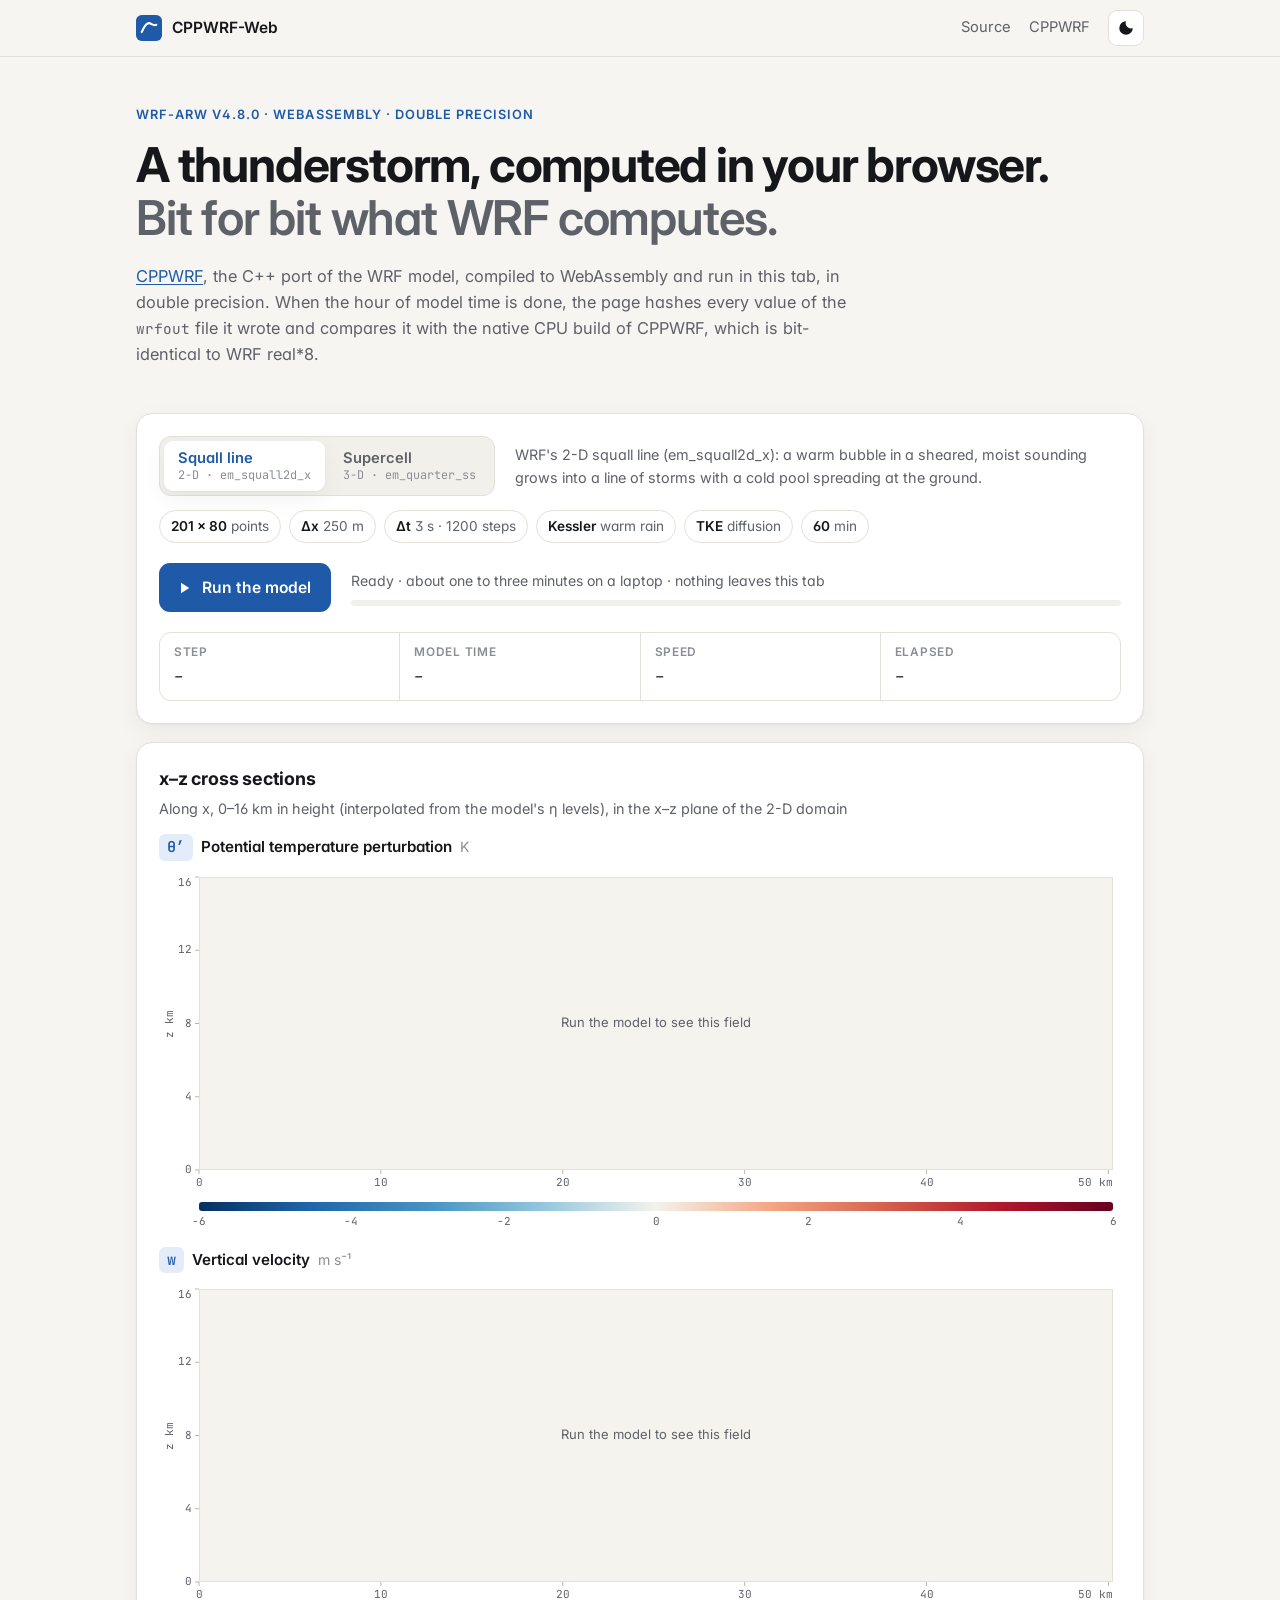
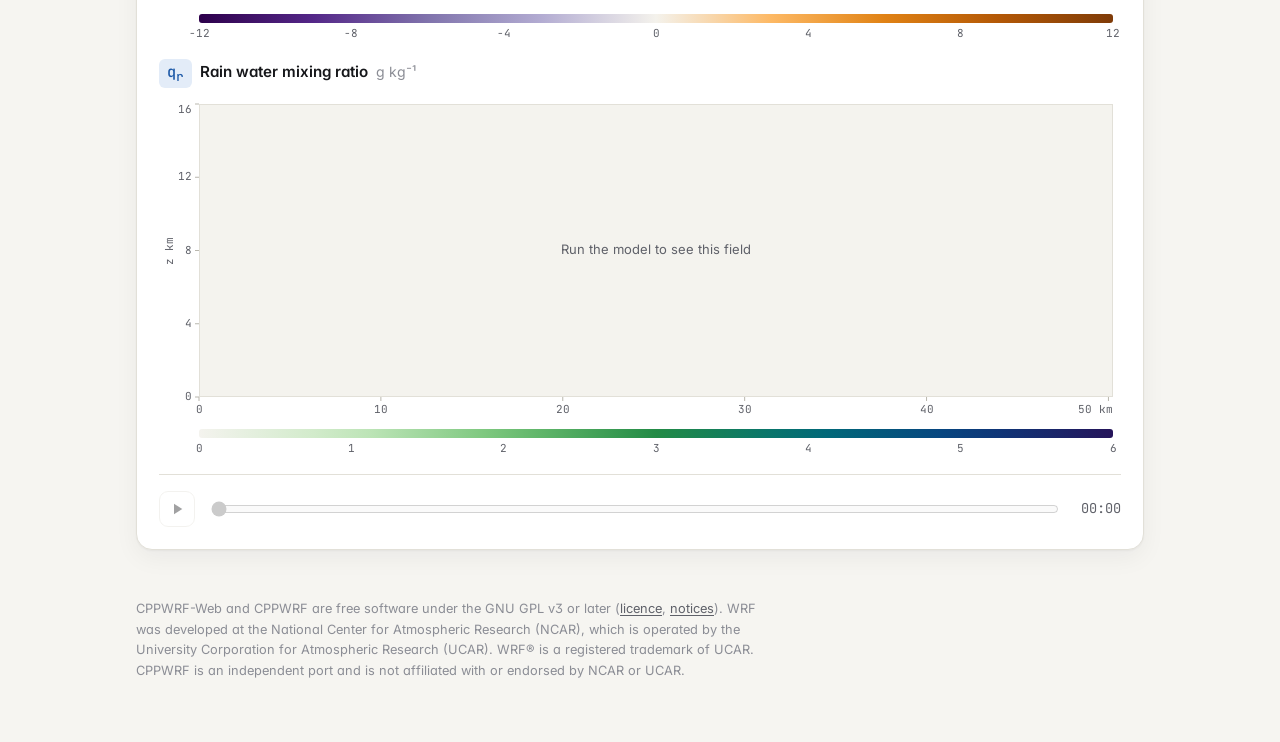
==== web/index.html @ 125c86e0 "WEB1: WRF-ARW in the browser through WebAssembly, bit-identical CPPWRF v1.0.0 (submodule, unmodified" ====
<!doctype html>
<!-- SPDX-License-Identifier: GPL-3.0-or-later -->
<html lang="en">
<head>
<meta charset="utf-8">
<meta name="viewport" content="width=device-width, initial-scale=1">
<title>CPPWRF-Web</title>
<meta name="description" content="WRF-ARW v4.8.0 (CPPWRF) running in the browser through WebAssembly, bit-identical to WRF real*8.">
<link rel="preconnect" href="https://fonts.googleapis.com">
<link rel="preconnect" href="https://fonts.gstatic.com" crossorigin>
<link rel="stylesheet" href="https://fonts.googleapis.com/css2?family=Inter:wght@400;500;600;700&family=JetBrains+Mono:wght@400;500&display=swap">
<link rel="stylesheet" href="style.css">
<link rel="icon" href="data:image/svg+xml,%3Csvg xmlns='http://www.w3.org/2000/svg' viewBox='0 0 32 32'%3E%3Crect width='32' height='32' rx='7' fill='%231e5aa8'/%3E%3Cpath d='M7 21c3-7 6-11 9-11s5 4 9 2' stroke='white' stroke-width='2.6' fill='none' stroke-linecap='round'/%3E%3C/svg%3E">
</head>
<body>
<div class="topbar">
  <div class="wrap topbar-inner">
    <a class="brand" href="./">
      <svg viewBox="0 0 32 32" aria-hidden="true"><rect width="32" height="32" rx="7"/><path d="M7 21c3-7 6-11 9-11s5 4 9 2"/></svg>
      CPPWRF-Web
    </a>
    <nav>
      <a href="https://github.com/Xassemblianist/CPPWRF-WEB">Source</a>
      <a href="https://github.com/Xassemblianist/CPPWRF">CPPWRF</a>
      <button id="theme" type="button" class="icon-btn" aria-label="Switch colour theme" title="Switch colour theme">
        <svg viewBox="0 0 24 24" aria-hidden="true"><path d="M12 3a9 9 0 1 0 9 9 7 7 0 0 1-9-9z"/></svg>
      </button>
    </nav>
  </div>
</div>

<main class="wrap">
  <header class="hero">
    <p class="eyebrow">WRF-ARW v4.8.0 · WebAssembly · double precision</p>
    <h1>A thunderstorm, computed in your browser.<br><span>Bit for bit what WRF computes.</span></h1>
    <p class="lede"><a href="https://github.com/Xassemblianist/CPPWRF">CPPWRF</a>, the C++ port of the WRF model,
      compiled to WebAssembly and run in this tab, in double precision. When the hour of model time is done, the
      page hashes every value of the <code>wrfout</code> file it wrote and compares it with the native CPU build of
      CPPWRF, which is bit-identical to WRF real*8.</p>
  </header>

  <section class="card run" aria-label="Run">
    <div class="case-row">
      <div class="segmented" role="group" aria-label="Case">
        <button type="button" data-case="em_squall2d_x" aria-pressed="true"><b>Squall line</b><span>2-D · em_squall2d_x</span></button>
        <button type="button" data-case="em_quarter_ss" aria-pressed="false"><b>Supercell</b><span>3-D · em_quarter_ss</span></button>
      </div>
      <p class="case-about" id="case-about"></p>
    </div>
    <ul class="chips" id="chips" aria-label="Case set-up"></ul>
    <div class="run-row">
      <button id="run" type="button" class="primary">
        <svg viewBox="0 0 24 24" aria-hidden="true"><path d="M8 5v14l11-7z"/></svg>
        <span>Run the model</span>
      </button>
      <div class="progress">
        <div class="progress-top">
          <span id="status">Ready</span>
          <span id="pct" class="mono"></span>
        </div>
        <div class="bar"><div id="bar-fill"></div></div>
      </div>
    </div>
    <dl class="live" id="live">
      <div><dt>Step</dt><dd class="mono" id="l-step">–</dd></div>
      <div><dt>Model time</dt><dd class="mono" id="l-time">–</dd></div>
      <div><dt>Speed</dt><dd class="mono" id="l-speed">–</dd></div>
      <div><dt>Elapsed</dt><dd class="mono" id="l-el">–</dd></div>
    </dl>
  </section>

  <section class="card viewer" aria-label="Fields">
    <div class="viewer-head">
      <h2>x–z cross sections</h2>
      <p class="sub">Along x, 0–16 km in height (interpolated from the model's η levels), in <span id="where"></span></p>
    </div>
    <div id="panels"></div>
    <div class="timeline">
      <button id="play" type="button" class="icon-btn" aria-label="Play" disabled>
        <svg viewBox="0 0 24 24" aria-hidden="true"><path id="play-icon" d="M8 5v14l11-7z"/></svg>
      </button>
      <input id="scrub" type="range" min="0" max="0" value="0" step="1" disabled aria-label="Model time">
      <span id="scrub-label" class="mono">00:00</span>
    </div>
  </section>

  <section class="card verify" id="verify" aria-label="Check" hidden>
    <div class="verify-head">
      <div class="seal" id="seal" aria-hidden="true">
        <svg viewBox="0 0 24 24"><path id="seal-icon" d="M5 12.5l4.5 4.5L19 7.5"/></svg>
      </div>
      <div>
        <h2 id="verdict"></h2>
        <p class="sub" id="verdict-sub"></p>
      </div>
    </div>
    <div class="vargrid" id="vargrid" role="list" aria-label="Variables"></div>
    <p class="legend"><span class="sw ok"></span>every output time equal <span class="sw bad"></span>a time differs
      · hover a cell for the variable</p>
    <div class="tiles" id="tiles"></div>
    <div class="verify-foot">
      <a id="download" class="primary" download>
        <svg viewBox="0 0 24 24" aria-hidden="true"><path d="M12 4v11m0 0l-4.5-4.5M12 15l4.5-4.5M5 19h14"/></svg>
        <span>Download wrfout</span>
      </a>
      <details>
        <summary>How the check works</summary>
        <p>For each of the file's variables and each of its output times, the page takes the SHA-256 of the values as
          stored in the NetCDF file and compares it with <code>expected/&lt;case&gt;.json</code>.
          That file was written once from the native build: <span id="label"></span>. The whole file is compared as
          well; the wasm build writes it with the same CPPWRF writer and the same NetCDF-C version.</p>
        <p>Bit identity in the browser rests on three things: no fused multiply-add contraction and no fast-math in
          the wasm, CPPWRF's own port of glibc's libm and libmvec instead of Emscripten's math library, and the same
          order of operations as WRF, statement by statement.</p>
      </details>
    </div>
  </section>

  <footer>
    <p>CPPWRF-Web and CPPWRF are free software under the GNU GPL v3 or later (<a href="LICENSE">licence</a>,
      <a href="NOTICE.md">notices</a>). WRF was developed at the National Center for Atmospheric Research (NCAR),
      which is operated by the University Corporation for Atmospheric Research (UCAR). WRF® is a registered
      trademark of UCAR. CPPWRF is an independent port and is not affiliated with or endorsed by NCAR or UCAR.</p>
  </footer>
</main>
<script type="module" src="app.js"></script>
</body>
</html>
---- web/style.css ----
/* SPDX-License-Identifier: GPL-3.0-or-later */
:root {
  --bg: #f6f5f1; --surface: #ffffff; --surface-2: #f1f0eb; --fg: #16171a; --muted: #5f6169; --faint: #8b8d95;
  --line: #e2e0d8; --grid: #b9b7ae; --accent: #1e5aa8; --accent-fg: #ffffff; --accent-soft: #e3ecf8;
  --ok: #157a43; --ok-soft: #dff1e6; --bad: #b42318; --bad-soft: #fbe4e1;
  --plot-mid: #f4f3ee; --stamp-bg: rgba(22, 23, 26, 0.78); --stamp-fg: #ffffff;
  --shadow: 0 1px 2px rgba(20, 20, 30, 0.04), 0 8px 24px rgba(20, 20, 30, 0.05);
  color-scheme: light;
}
@media (prefers-color-scheme: dark) {
  :root:not([data-theme="light"]) {
    --bg: #0f1113; --surface: #171a1d; --surface-2: #1d2024; --fg: #eceef1; --muted: #a1a5ad; --faint: #6f747d;
    --line: #2a2e33; --grid: #4a4f57; --accent: #79aef0; --accent-fg: #0b1626; --accent-soft: #19283b;
    --ok: #5fd08e; --ok-soft: #14301f; --bad: #ff8b80; --bad-soft: #3a1a17;
    --plot-mid: #23272c; --stamp-bg: rgba(236, 238, 241, 0.9); --stamp-fg: #0f1113;
    --shadow: 0 1px 2px rgba(0, 0, 0, 0.3), 0 8px 24px rgba(0, 0, 0, 0.25);
    color-scheme: dark;
  }
}
:root[data-theme="dark"] {
  --bg: #0f1113; --surface: #171a1d; --surface-2: #1d2024; --fg: #eceef1; --muted: #a1a5ad; --faint: #6f747d;
  --line: #2a2e33; --grid: #4a4f57; --accent: #79aef0; --accent-fg: #0b1626; --accent-soft: #19283b;
  --ok: #5fd08e; --ok-soft: #14301f; --bad: #ff8b80; --bad-soft: #3a1a17;
  --plot-mid: #23272c; --stamp-bg: rgba(236, 238, 241, 0.9); --stamp-fg: #0f1113;
  --shadow: 0 1px 2px rgba(0, 0, 0, 0.3), 0 8px 24px rgba(0, 0, 0, 0.25);
  color-scheme: dark;
}

* { box-sizing: border-box; }
html { -webkit-text-size-adjust: 100%; }
body { margin: 0; background: var(--bg); color: var(--fg);
       font: 15.5px/1.6 Inter, system-ui, -apple-system, "Segoe UI", sans-serif; font-feature-settings: "cv11", "ss01"; }
.wrap { max-width: 1040px; margin: 0 auto; padding: 0 16px; }
a { color: var(--accent); text-decoration-thickness: 1px; text-underline-offset: 2px; }
code, .mono { font-family: "JetBrains Mono", ui-monospace, SFMono-Regular, Menlo, monospace; font-size: 0.88em; }
.mono { font-variant-numeric: tabular-nums; }
svg { display: block; }

/* top bar */
.topbar { border-bottom: 1px solid var(--line); background: color-mix(in srgb, var(--bg) 85%, transparent);
          backdrop-filter: blur(8px); position: sticky; top: 0; z-index: 5; }
.topbar-inner { display: flex; align-items: center; justify-content: space-between; height: 56px; }
.brand { display: flex; align-items: center; gap: 10px; font-weight: 600; color: var(--fg); text-decoration: none; }
.brand svg { width: 26px; height: 26px; }
.brand rect { fill: var(--accent); }
.brand path { stroke: var(--accent-fg); stroke-width: 2.6; fill: none; stroke-linecap: round; }
nav { display: flex; align-items: center; gap: 18px; font-size: 0.92rem; }
nav a { color: var(--muted); text-decoration: none; }
nav a:hover { color: var(--fg); }
.icon-btn { width: 36px; height: 36px; border-radius: 9px; border: 1px solid var(--line); background: var(--surface);
            color: var(--fg); display: grid; place-items: center; cursor: pointer; padding: 0; flex: none; }
.icon-btn svg { width: 18px; height: 18px; fill: currentColor; }
.icon-btn:disabled { opacity: 0.4; cursor: default; }

/* hero */
.hero { padding: 48px 0 24px; }
.eyebrow { margin: 0 0 14px; font-size: 0.8rem; font-weight: 600; letter-spacing: 0.08em; text-transform: uppercase;
           color: var(--accent); }
h1 { font-size: clamp(1.9rem, 4.6vw, 3rem); line-height: 1.1; letter-spacing: -0.025em; margin: 0 0 18px;
     font-weight: 700; }
h1 span { color: var(--muted); font-weight: 600; }
h2 { font-size: 1.12rem; margin: 0; letter-spacing: -0.01em; }
.lede { max-width: 72ch; color: var(--muted); margin: 0 0 22px; font-size: 1.02rem; }
.chips { list-style: none; padding: 0; margin: 0; display: flex; flex-wrap: wrap; gap: 8px; }
.chips li { font-size: 0.85rem; padding: 5px 11px; border-radius: 999px; background: var(--surface);
            border: 1px solid var(--line); color: var(--muted); }
.chips b { color: var(--fg); font-weight: 600; }

/* cards */
.card { background: var(--surface); border: 1px solid var(--line); border-radius: 16px; box-shadow: var(--shadow);
        padding: 22px; margin-bottom: 18px; }
.sub { margin: 4px 0 0; color: var(--muted); font-size: 0.9rem; }

/* case */
.case-row { display: flex; gap: 20px; align-items: center; flex-wrap: wrap; margin-bottom: 14px; }
.segmented { display: inline-flex; padding: 4px; gap: 4px; background: var(--surface-2); border-radius: 12px;
             border: 1px solid var(--line); flex: none; }
.segmented button { font: inherit; border: 0; background: transparent; color: var(--muted); border-radius: 9px;
                    padding: 8px 14px; cursor: pointer; text-align: left; display: grid; line-height: 1.25; }
.segmented button b { font-weight: 600; font-size: 0.92rem; }
.segmented button span { font-size: 0.74rem; font-family: "JetBrains Mono", ui-monospace, monospace; color: var(--faint); }
.segmented button[aria-pressed="true"] { background: var(--surface); color: var(--fg); box-shadow: var(--shadow); }
.segmented button[aria-pressed="true"] b { color: var(--accent); }
.segmented button:disabled { cursor: default; }
.segmented button:disabled[aria-pressed="false"] { opacity: 0.45; }
.case-about { flex: 1 1 300px; margin: 0; font-size: 0.9rem; color: var(--muted); }
.run .chips { margin-bottom: 20px; }

/* run */
.run-row { display: flex; gap: 20px; align-items: center; flex-wrap: wrap; }
.primary { display: inline-flex; align-items: center; gap: 9px; font: inherit; font-weight: 600; font-size: 0.98rem;
           padding: 12px 20px 12px 16px; border-radius: 11px; border: 0; background: var(--accent);
           color: var(--accent-fg); cursor: pointer; text-decoration: none; flex: none;
           transition: transform 0.06s, filter 0.15s; }
.primary svg { width: 18px; height: 18px; fill: currentColor; }
.primary:hover { filter: brightness(1.08); }
.primary:active { transform: translateY(1px); }
.primary:disabled { opacity: 0.55; cursor: progress; }
.progress { flex: 1 1 300px; min-width: 0; }
.progress-top { display: flex; justify-content: space-between; gap: 12px; font-size: 0.88rem; color: var(--muted);
                margin-bottom: 8px; }
#pct { color: var(--fg); }
.bar { height: 6px; background: var(--surface-2); border-radius: 3px; overflow: hidden; }
#bar-fill { height: 100%; width: 0; background: var(--accent); border-radius: 3px; transition: width 0.25s ease-out; }
.live { display: grid; grid-template-columns: repeat(4, 1fr); gap: 1px; margin: 20px 0 0; background: var(--line);
        border: 1px solid var(--line); border-radius: 12px; overflow: hidden; }
.live div { background: var(--surface); padding: 10px 14px; }
.live dt { font-size: 0.74rem; color: var(--faint); text-transform: uppercase; letter-spacing: 0.06em; font-weight: 600; }
.live dd { margin: 2px 0 0; font-size: 0.98rem; color: var(--fg); white-space: nowrap; overflow: hidden;
           text-overflow: ellipsis; }

/* viewer */
.viewer-head { margin-bottom: 14px; }
.panel { margin: 0 0 18px; }
figcaption { display: flex; align-items: baseline; gap: 8px; margin-bottom: 8px; flex-wrap: wrap; }
.sym { font-family: "JetBrains Mono", ui-monospace, monospace; font-weight: 500; font-size: 0.95rem;
       padding: 1px 8px; border-radius: 6px; background: var(--accent-soft); color: var(--accent); }
.pname { font-weight: 600; font-size: 0.95rem; }
.unit { color: var(--faint); font-size: 0.88rem; }
.range { margin-left: auto; color: var(--muted); font-size: 0.8rem; }
.plot canvas { width: 100%; aspect-ratio: 1000 / 340; display: block; }
.cbar { margin: 6px 8px 0 40px; }
.cbar-ramp { height: 9px; border-radius: 3px; }
.cbar-ticks { position: relative; height: 18px; }
.cbar-ticks span { position: absolute; top: 3px; transform: translateX(-50%); font: 11px "JetBrains Mono", monospace;
                   color: var(--muted); }
.timeline { display: flex; align-items: center; gap: 14px; padding-top: 6px; border-top: 1px solid var(--line);
            margin-top: 4px; padding-top: 16px; }
#scrub { flex: 1; accent-color: var(--accent); min-width: 0; }
#scrub-label { min-width: 46px; text-align: right; color: var(--muted); }

/* check */
.verify-head { display: flex; gap: 16px; align-items: center; margin-bottom: 18px; }
.seal { width: 52px; height: 52px; border-radius: 50%; background: var(--ok-soft); display: grid; place-items: center;
        flex: none; }
.seal svg { width: 28px; height: 28px; fill: none; stroke: var(--ok); stroke-width: 2.6; stroke-linecap: round;
            stroke-linejoin: round; }
.verify h2 { font-size: 1.3rem; color: var(--ok); }
.verify.is-bad .seal { background: var(--bad-soft); }
.verify.is-bad .seal svg { stroke: var(--bad); }
.verify.is-bad h2 { color: var(--bad); }
.vargrid { display: grid; grid-template-columns: repeat(auto-fill, minmax(13px, 1fr)); gap: 3px; }
.vargrid span { aspect-ratio: 1; border-radius: 3px; background: var(--ok); opacity: 0.85; }
.vargrid span:hover { opacity: 1; outline: 2px solid var(--fg); outline-offset: 1px; }
.vargrid span.bad { background: var(--bad); }
.legend { font-size: 0.8rem; color: var(--muted); margin: 10px 0 18px; display: flex; align-items: center; gap: 6px;
          flex-wrap: wrap; }
.sw { width: 10px; height: 10px; border-radius: 2px; display: inline-block; }
.sw.ok { background: var(--ok); }
.sw.bad { background: var(--bad); margin-left: 10px; }
.tiles { display: grid; grid-template-columns: repeat(4, 1fr); gap: 10px; margin-bottom: 18px; }
.tile { background: var(--surface-2); border-radius: 12px; padding: 14px; }
.tile b { display: block; font-size: 1.35rem; font-weight: 500; letter-spacing: -0.02em; }
.tile span { font-size: 0.82rem; color: var(--muted); }
.verify-foot { display: flex; gap: 20px; align-items: flex-start; flex-wrap: wrap; }
.verify-foot .primary svg { fill: none; stroke: currentColor; stroke-width: 2.2; stroke-linecap: round;
                            stroke-linejoin: round; }
details { flex: 1 1 320px; font-size: 0.9rem; color: var(--muted); }
summary { cursor: pointer; color: var(--fg); font-weight: 500; padding: 11px 0; }
details p { margin: 4px 0 10px; }

footer { font-size: 0.8rem; color: var(--faint); padding: 18px 0 48px; max-width: 80ch; }
footer a { color: var(--muted); }

@media (max-width: 640px) {
  .hero { padding-top: 32px; }
  .card { padding: 16px; border-radius: 14px; }
  .live { grid-template-columns: repeat(2, 1fr); }
  .tiles { grid-template-columns: repeat(2, 1fr); }
  nav a { display: none; }
  .plot canvas { aspect-ratio: 1000 / 520; }
}
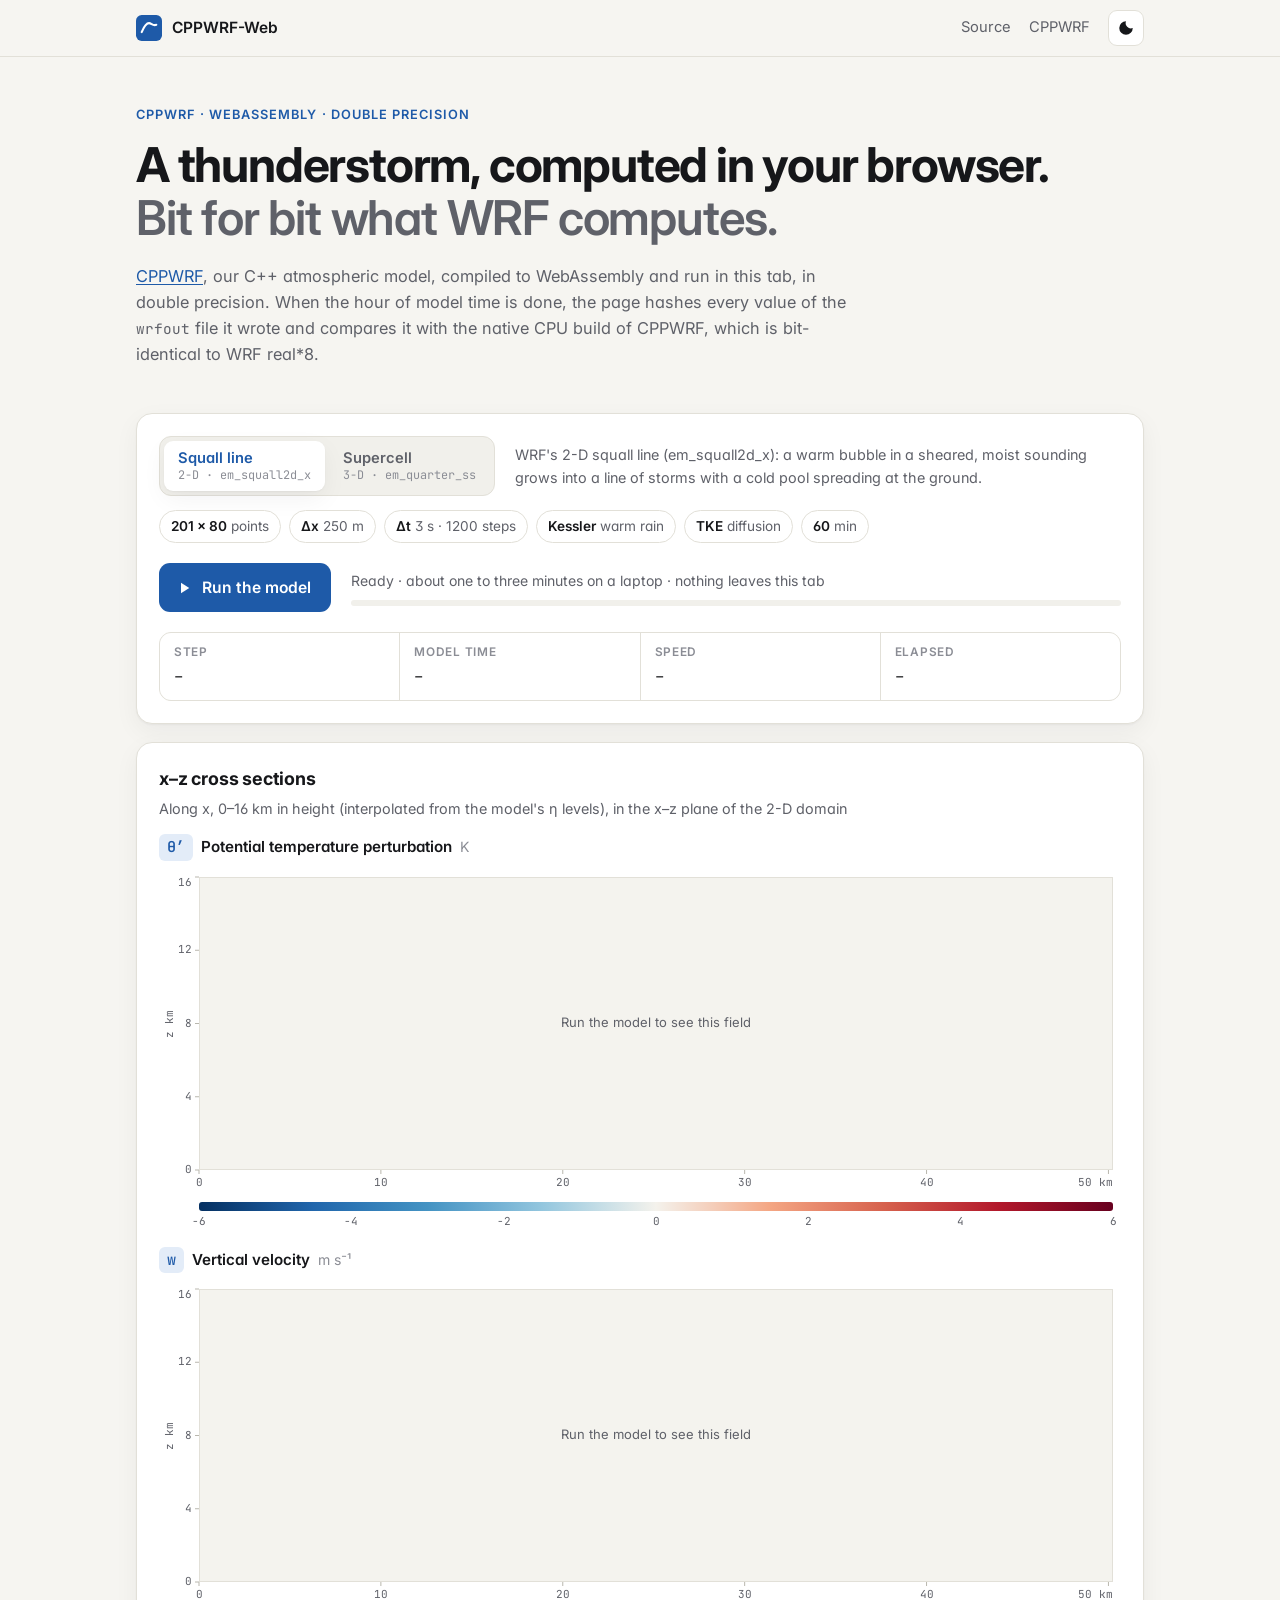
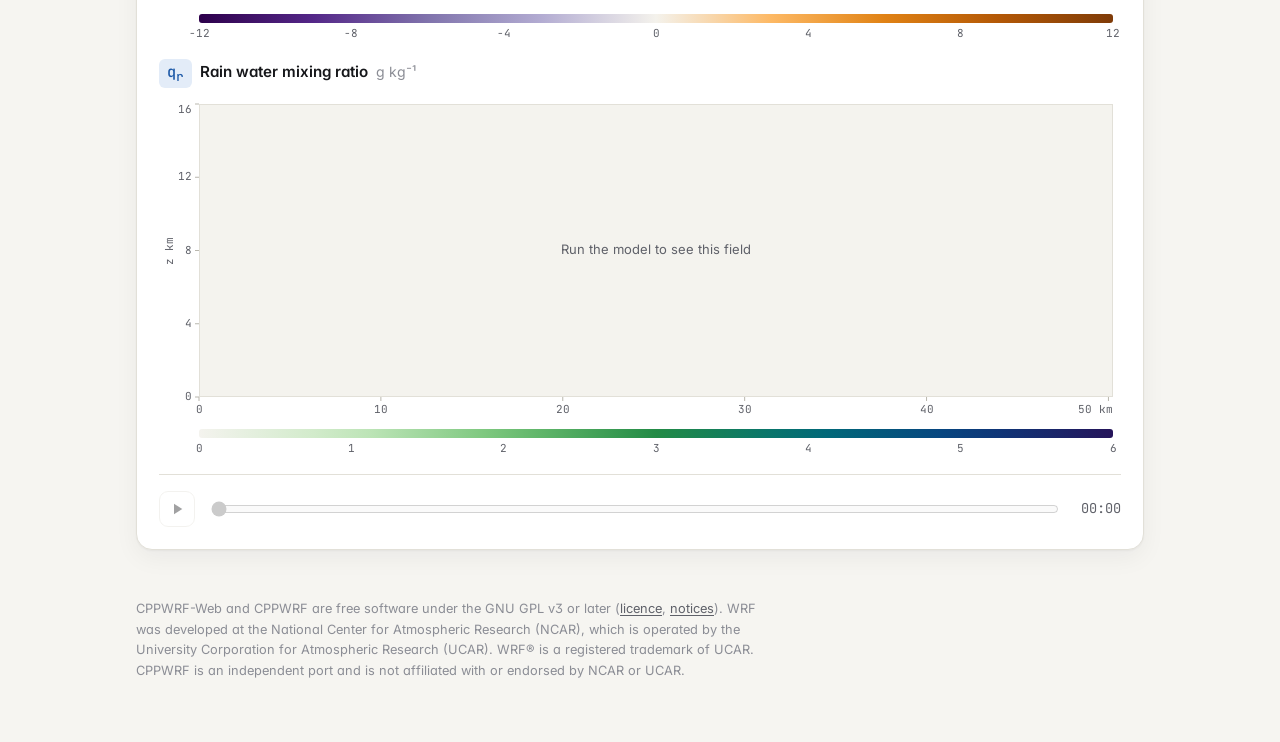
==== commit 07443612: "Name the model CPPWRF in the page and the docs" ====
--- a/web/index.html
+++ b/web/index.html
@@ -5,7 +5,7 @@
 <meta charset="utf-8">
 <meta name="viewport" content="width=device-width, initial-scale=1">
 <title>CPPWRF-Web</title>
-<meta name="description" content="WRF-ARW v4.8.0 (CPPWRF) running in the browser through WebAssembly, bit-identical to WRF real*8.">
+<meta name="description" content="CPPWRF running in the browser through WebAssembly, bit-identical to WRF real*8.">
 <link rel="preconnect" href="https://fonts.googleapis.com">
 <link rel="preconnect" href="https://fonts.gstatic.com" crossorigin>
 <link rel="stylesheet" href="https://fonts.googleapis.com/css2?family=Inter:wght@400;500;600;700&family=JetBrains+Mono:wght@400;500&display=swap">
@@ -31,9 +31,9 @@
 
 <main class="wrap">
   <header class="hero">
-    <p class="eyebrow">WRF-ARW v4.8.0 · WebAssembly · double precision</p>
+    <p class="eyebrow">CPPWRF · WebAssembly · double precision</p>
     <h1>A thunderstorm, computed in your browser.<br><span>Bit for bit what WRF computes.</span></h1>
-    <p class="lede"><a href="https://github.com/Xassemblianist/CPPWRF">CPPWRF</a>, the C++ port of the WRF model,
+    <p class="lede"><a href="https://github.com/Xassemblianist/CPPWRF">CPPWRF</a>, our C++ atmospheric model,
       compiled to WebAssembly and run in this tab, in double precision. When the hour of model time is done, the
       page hashes every value of the <code>wrfout</code> file it wrote and compares it with the native CPU build of
       CPPWRF, which is bit-identical to WRF real*8.</p>
